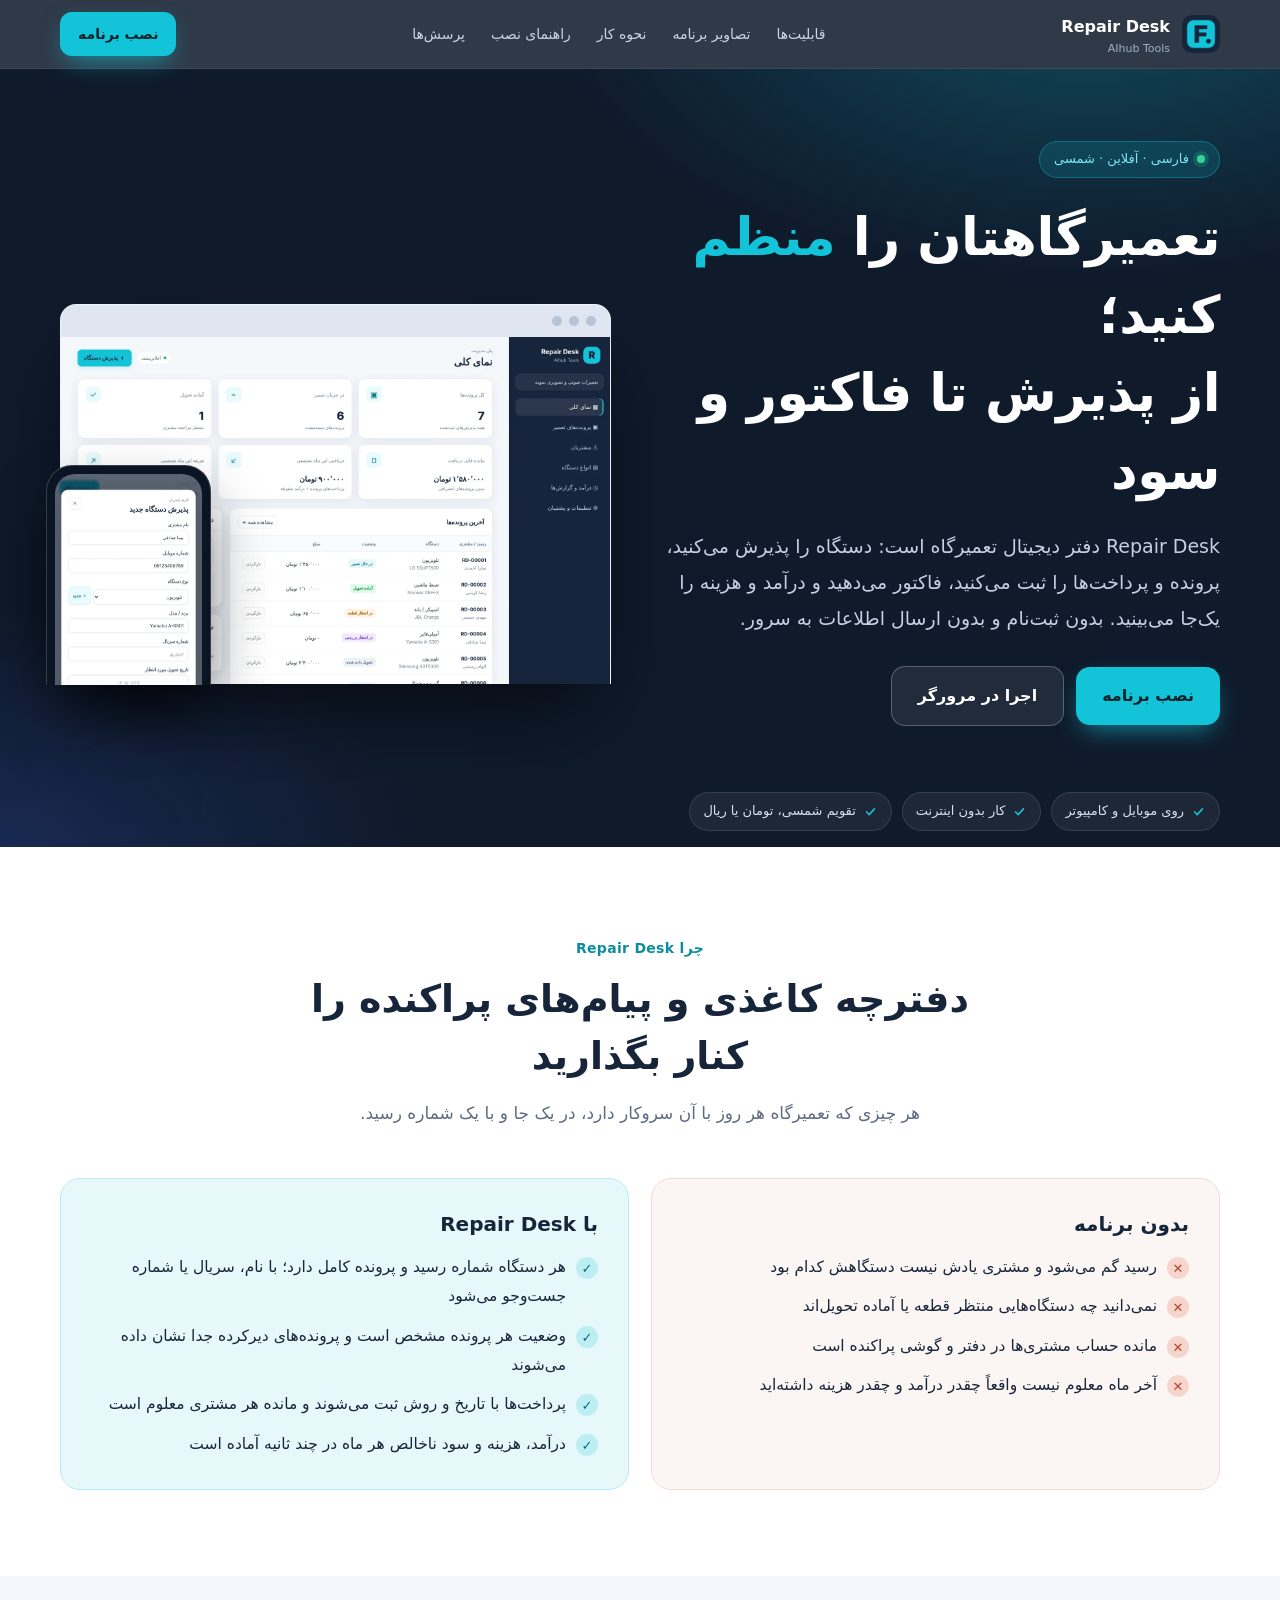
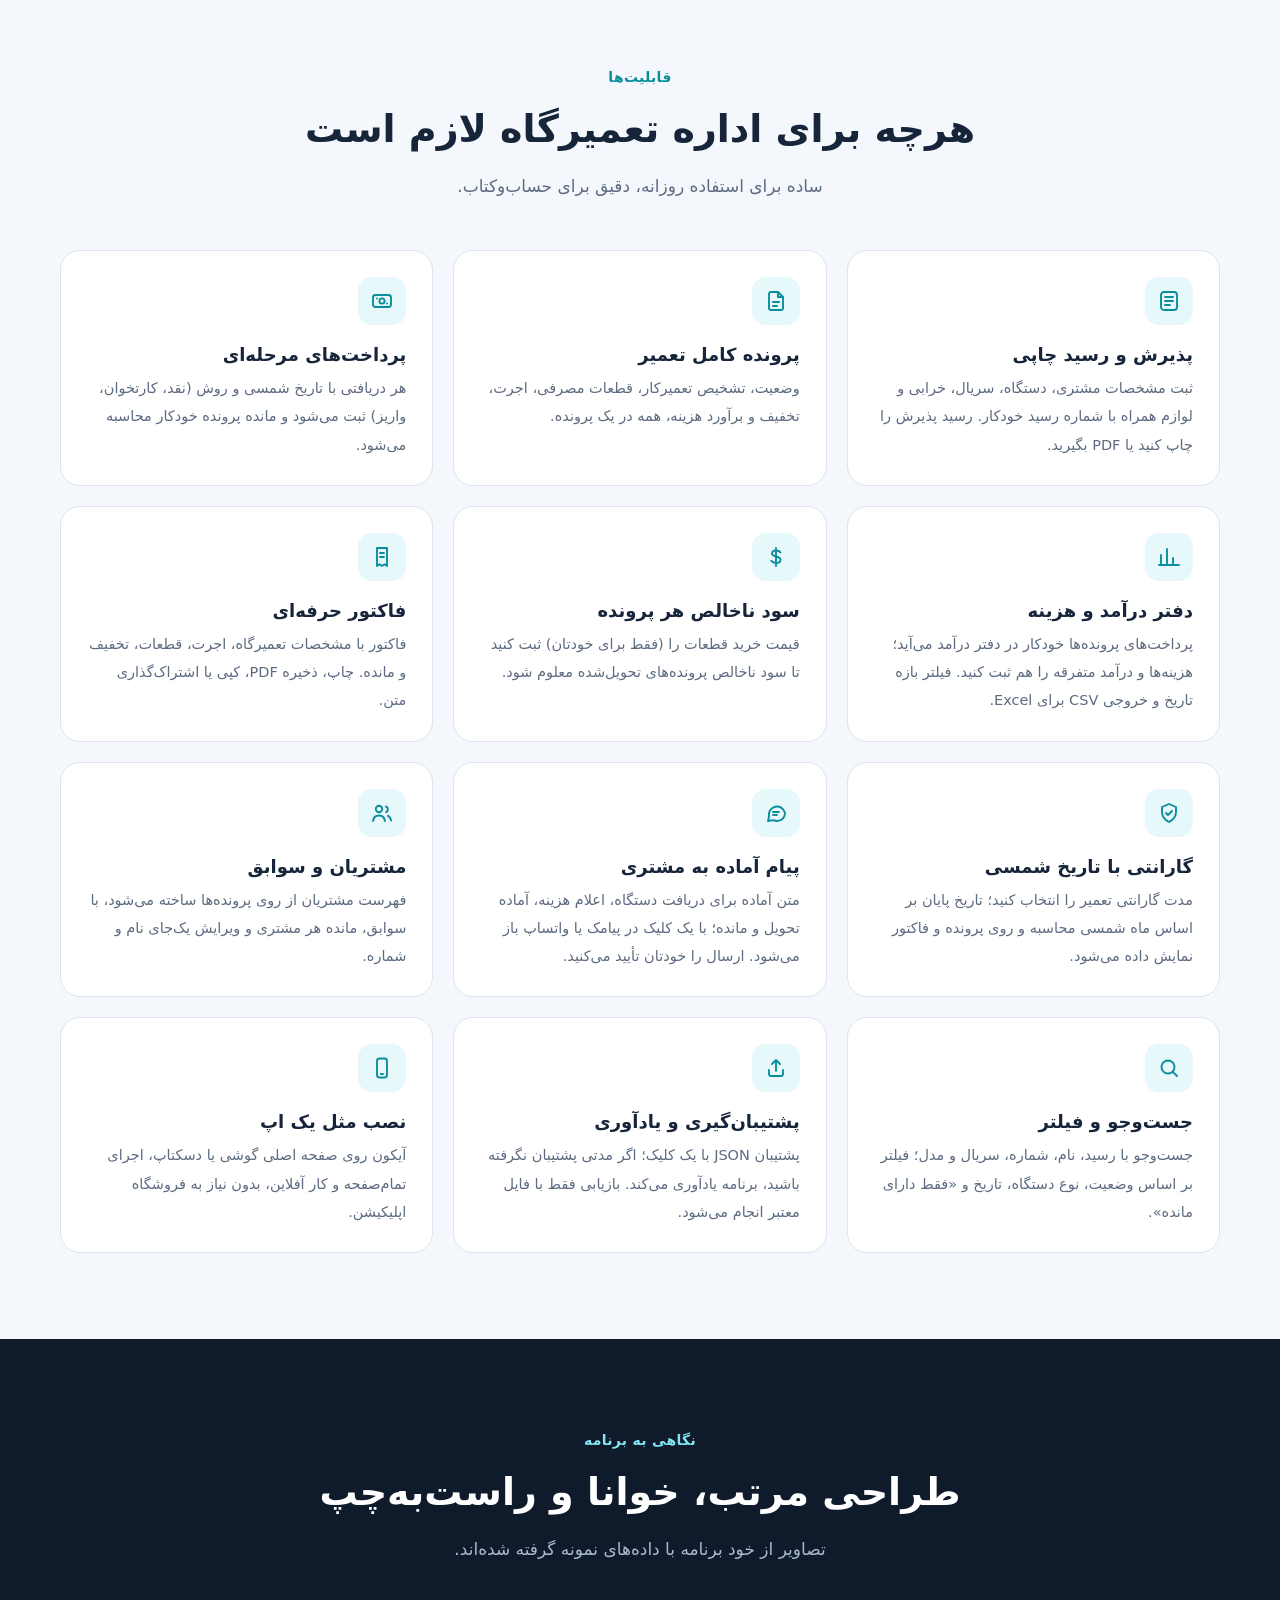
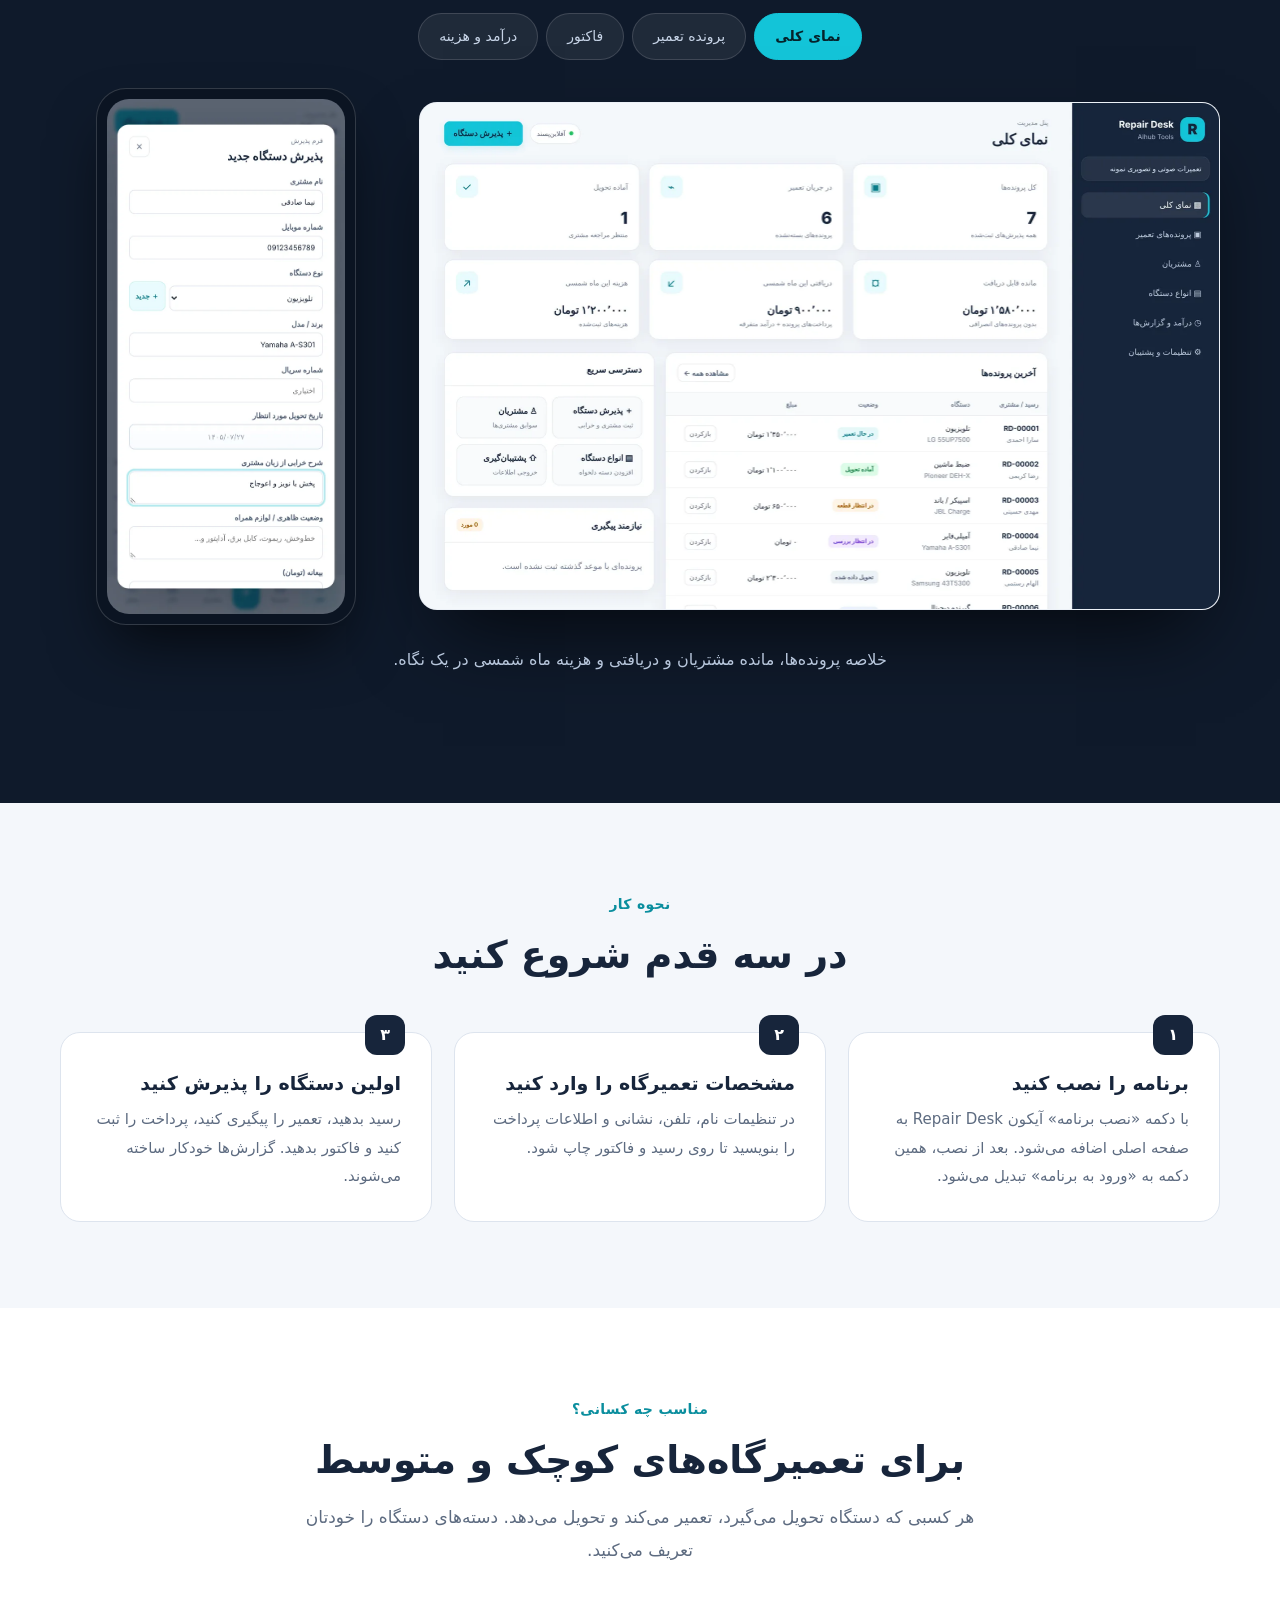
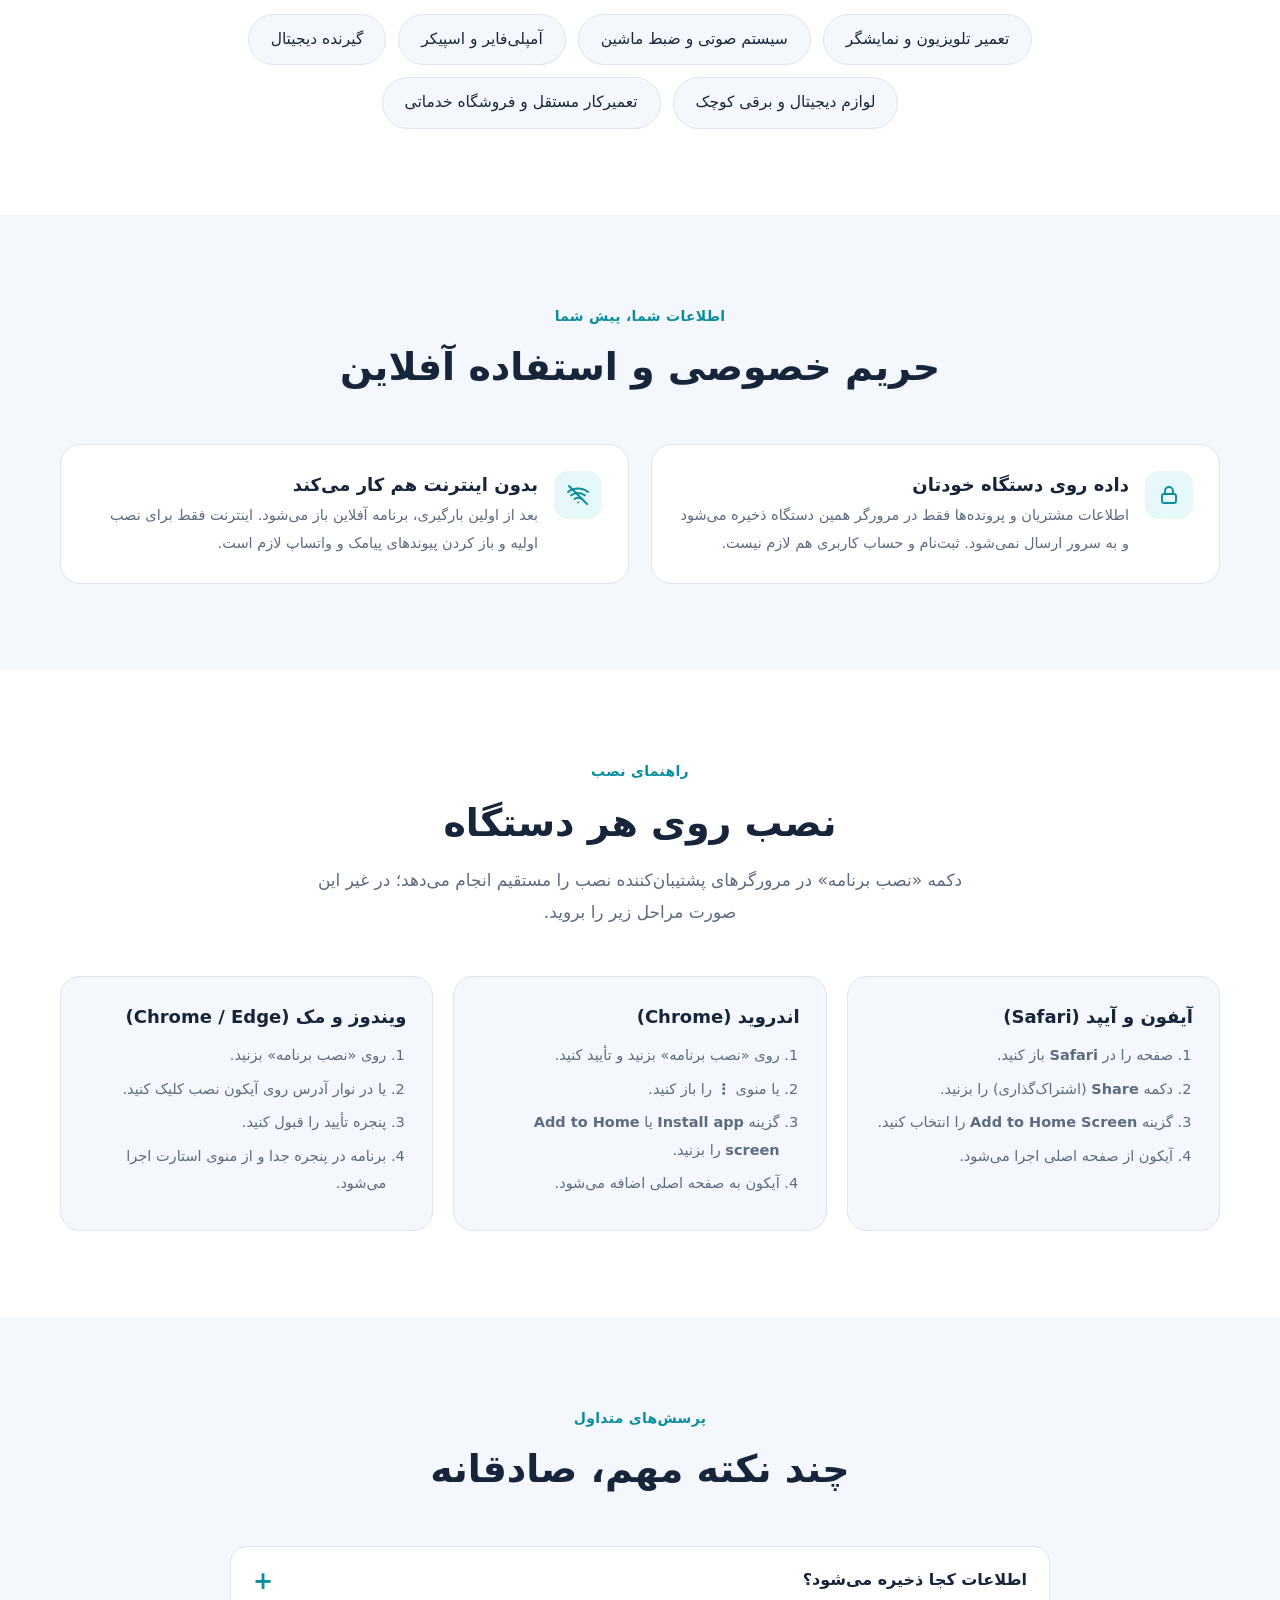
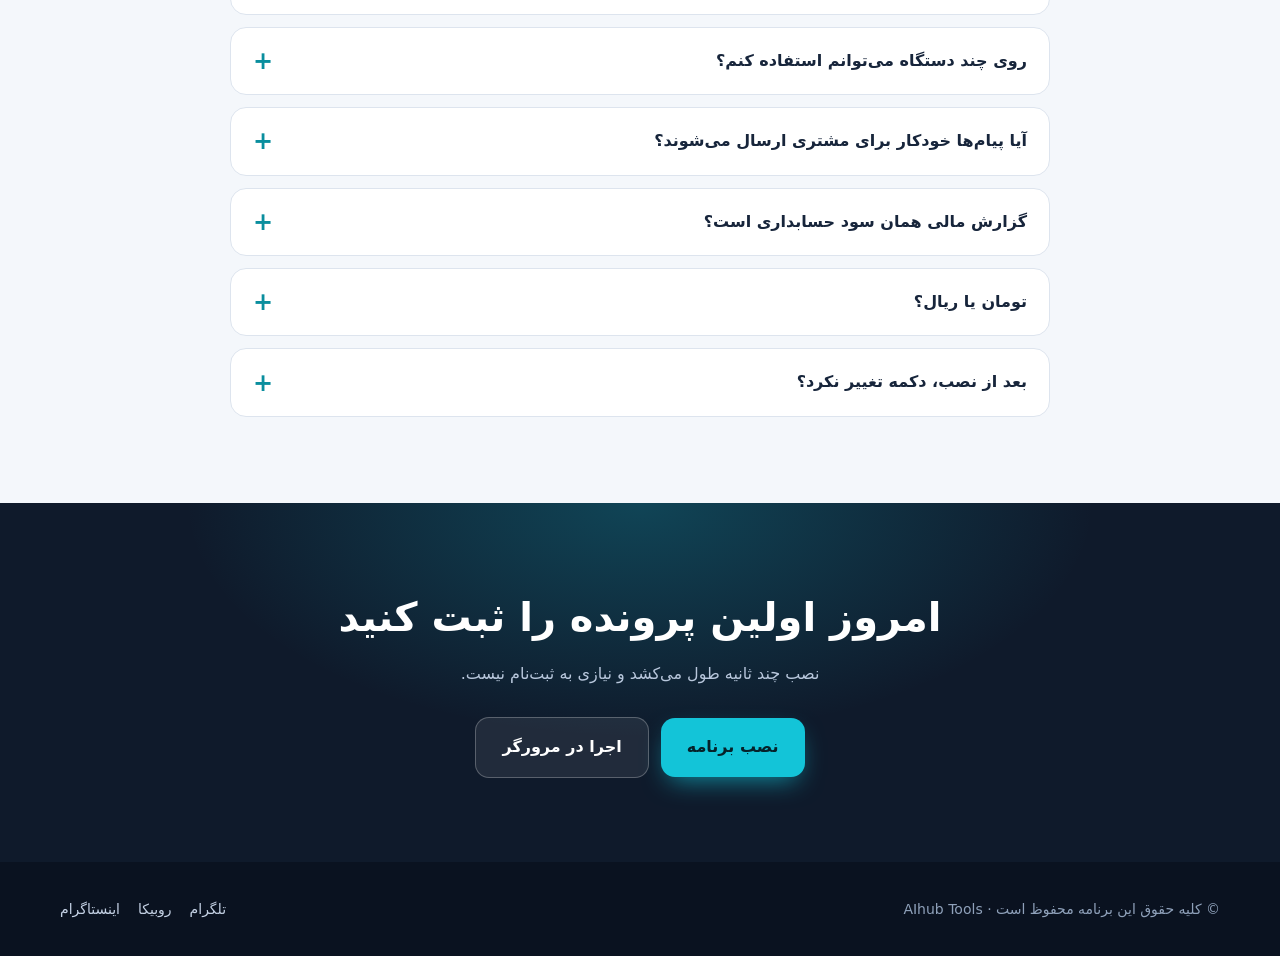
==== index.html @ 13f55699 "Initial release of Repair Desk" ====
<!doctype html>
<html lang="fa" dir="rtl">
<head>
<meta charset="utf-8">
<meta name="viewport" content="width=device-width,initial-scale=1,viewport-fit=cover">
<title>AIhub Repair Desk | نرم‌افزار مدیریت تعمیرگاه</title>
<meta name="description" content="پذیرش دستگاه، پرونده تعمیر، فاکتور، پرداخت‌ها و دفتر درآمد و هزینه تعمیرگاه؛ فارسی، آفلاین و قابل نصب روی موبایل و کامپیوتر.">
<meta name="theme-color" content="#17253B">
<meta property="og:type" content="website">
<meta property="og:title" content="AIhub Repair Desk | نرم‌افزار مدیریت تعمیرگاه">
<meta property="og:description" content="از پذیرش دستگاه تا فاکتور و دفتر درآمد؛ همه در یک برنامه فارسی و آفلاین.">
<meta property="og:image" content="assets/shot-dashboard.webp">
<link rel="manifest" href="manifest.webmanifest">
<link rel="icon" href="icon.svg" type="image/svg+xml">
<link rel="apple-touch-icon" href="icon-180.png">
<meta name="apple-mobile-web-app-capable" content="yes"><meta name="mobile-web-app-capable" content="yes"><meta name="apple-mobile-web-app-title" content="مدیریت تعمیرات">
<style>
:root{--navy:#17253B;--navy2:#0f1a2b;--cyan:#13C4D8;--cyan-d:#0A8E9E;--cyan-soft:#E6F8FA;--bg:#F4F7FB;--ink:#17253B;--muted:#5d6b80;--line:#dde4ee;--card:#fff;--ok:#16a34a;--r:20px;--shadow:0 18px 50px -18px rgba(23,37,59,.28)}
*{box-sizing:border-box}html{scroll-behavior:smooth}
body{margin:0;font-family:Tahoma,"Segoe UI",system-ui,Arial,sans-serif;background:var(--bg);color:var(--ink);line-height:1.9;font-size:16px;-webkit-text-size-adjust:100%}
img{max-width:100%;height:auto;display:block}a{color:inherit}
.wrap{width:min(1160px,100% - 32px);margin-inline:auto}
h1,h2,h3{line-height:1.5;margin:0}
.btn{display:inline-flex;align-items:center;justify-content:center;gap:8px;border:0;border-radius:14px;padding:14px 26px;font:inherit;font-weight:700;font-size:16px;cursor:pointer;text-decoration:none;transition:transform .15s,box-shadow .15s,background .15s;min-height:52px}
.btn:focus-visible,a:focus-visible,button:focus-visible,summary:focus-visible{outline:3px solid var(--cyan);outline-offset:3px}
.btn-primary{background:var(--cyan);color:#06222a;box-shadow:0 10px 26px -8px rgba(19,196,216,.7)}
.btn-primary:hover{transform:translateY(-2px);background:#2bd3e6}
.btn-ghost{background:rgba(255,255,255,.08);color:#fff;border:1px solid rgba(255,255,255,.25)}
.btn-ghost:hover{background:rgba(255,255,255,.16)}
.btn-dark{background:var(--navy);color:#fff}.btn-dark:hover{background:#22365a}
.btn-sm{padding:9px 18px;min-height:42px;font-size:14px;border-radius:12px}
.is-installed .btn-primary{background:#22c55e;color:#04210f;box-shadow:0 10px 26px -8px rgba(34,197,94,.7)}
.is-installed .btn-primary:hover{background:#4ade80}

/* header */
header.top{position:sticky;top:0;z-index:30;background:rgba(15,26,43,.86);backdrop-filter:blur(12px);-webkit-backdrop-filter:blur(12px);border-bottom:1px solid rgba(255,255,255,.08)}
header.top .wrap{display:flex;align-items:center;justify-content:space-between;gap:16px;height:68px}
.brand{display:flex;align-items:center;gap:12px;color:#fff;text-decoration:none;font-weight:800}
.brand img{width:38px;height:38px;border-radius:10px}.brand small{display:block;font-weight:400;font-size:11px;color:#9fb0c8;line-height:1.3}
nav.links{display:flex;gap:26px}nav.links a{color:#c9d5e6;text-decoration:none;font-size:14px}nav.links a:hover{color:#fff}
@media(max-width:860px){nav.links{display:none}}

/* hero */
.hero{background:radial-gradient(900px 480px at 85% -10%,rgba(19,196,216,.28),transparent 60%),radial-gradient(700px 400px at 0% 100%,rgba(70,110,255,.18),transparent 60%),var(--navy2);color:#fff;padding:72px 0 0;overflow:hidden}
.hero-grid{display:grid;grid-template-columns:1.02fr 1fr;gap:48px;align-items:center}
.eyebrow{display:inline-flex;align-items:center;gap:8px;background:rgba(19,196,216,.14);color:#7fe6f2;border:1px solid rgba(19,196,216,.35);padding:5px 14px;border-radius:99px;font-size:13px;margin-bottom:20px}
.eyebrow i{width:8px;height:8px;border-radius:50%;background:#34d399;box-shadow:0 0 0 4px rgba(52,211,153,.2)}
.hero h1{font-size:clamp(30px,4.6vw,52px);font-weight:900;letter-spacing:-.5px}
.hero h1 em{font-style:normal;color:var(--cyan)}
.hero p.lead{font-size:clamp(16px,2vw,19px);color:#c4d1e4;margin:18px 0 30px;max-width:34em}
.cta-row{display:flex;flex-wrap:wrap;gap:12px;align-items:center}
.cta-note{font-size:13px;color:#93a6c2;margin-top:14px;min-height:24px}
.cta-note button{background:none;border:0;color:#7fe6f2;font:inherit;text-decoration:underline;cursor:pointer;padding:0}
.chips{display:flex;flex-wrap:wrap;gap:10px;margin-top:28px;padding:0;list-style:none}
.chips li{display:flex;align-items:center;gap:7px;font-size:13px;color:#d6e0ef;background:rgba(255,255,255,.06);border:1px solid rgba(255,255,255,.1);padding:6px 13px;border-radius:99px}
.chips svg{width:15px;height:15px;color:var(--cyan)}
.stage{position:relative;padding-bottom:0}
.browser{background:#e9eef6;border-radius:16px 16px 0 0;box-shadow:0 40px 80px -20px rgba(0,0,0,.6);overflow:hidden;border:1px solid rgba(255,255,255,.15);border-bottom:0}
.browser-bar{display:flex;gap:7px;padding:11px 14px;background:#dfe6f1}
.browser-bar i{width:10px;height:10px;border-radius:50%;background:#b7c3d6}
.browser img{width:100%;aspect-ratio:1360/860;object-fit:cover;object-position:top}
.phone{position:absolute;left:-14px;bottom:-1px;width:30%;max-width:190px;background:#0b1422;border-radius:26px 26px 0 0;padding:8px 8px 0;box-shadow:0 30px 60px -10px rgba(0,0,0,.7);border:1px solid rgba(255,255,255,.18);border-bottom:0}
.phone img{border-radius:20px 20px 0 0;width:100%;aspect-ratio:390/560;object-fit:cover;object-position:top}
@media(max-width:940px){.hero{padding-top:44px}.hero-grid{grid-template-columns:1fr;gap:34px}.phone{left:8px;width:34%}}

/* sections */
section{padding:86px 0}
.sec-head{text-align:center;max-width:680px;margin:0 auto 48px}
.sec-head .tag{color:var(--cyan-d);font-weight:700;font-size:14px;letter-spacing:.3px}
.sec-head h2{font-size:clamp(25px,3.4vw,38px);font-weight:900;margin:8px 0 12px}
.sec-head p{color:var(--muted);margin:0;font-size:17px}
.pain{background:#fff}
.pain-grid{display:grid;grid-template-columns:1fr 1fr;gap:22px}
.pcard{border-radius:var(--r);padding:30px;border:1px solid var(--line)}
.pcard.before{background:#fbf6f4;border-color:#f0dcd5}.pcard.after{background:var(--cyan-soft);border-color:#b7ecf2}
.pcard h3{font-size:20px;margin-bottom:14px}
.pcard ul{margin:0;padding:0;list-style:none;display:grid;gap:10px}
.pcard li{display:flex;gap:10px;align-items:flex-start;font-size:15.5px}
.pcard li b{flex:0 0 22px;height:22px;border-radius:50%;display:grid;place-items:center;font-size:13px;margin-top:4px}
.before li b{background:#f6d6cc;color:#b4452a}.after li b{background:#bdeef4;color:#06707d}
@media(max-width:760px){.pain-grid{grid-template-columns:1fr}}

.features-grid{display:grid;grid-template-columns:repeat(3,1fr);gap:20px}
.feat{background:var(--card);border:1px solid var(--line);border-radius:var(--r);padding:26px;transition:transform .2s,box-shadow .2s,border-color .2s}
.feat:hover{transform:translateY(-4px);box-shadow:var(--shadow);border-color:#b7ecf2}
.ico{width:48px;height:48px;border-radius:14px;background:var(--cyan-soft);color:var(--cyan-d);display:grid;place-items:center;margin-bottom:16px}
.ico svg{width:24px;height:24px}
.feat h3{font-size:18px;margin-bottom:6px}.feat p{margin:0;color:var(--muted);font-size:14.5px;line-height:1.95}
@media(max-width:980px){.features-grid{grid-template-columns:repeat(2,1fr)}}@media(max-width:620px){.features-grid{grid-template-columns:1fr}}

.showcase{background:var(--navy2);color:#fff}
.showcase .sec-head p{color:#a9b9d0}.showcase .sec-head .tag{color:#7fe6f2}
.tabs{display:flex;flex-wrap:wrap;justify-content:center;gap:8px;margin-bottom:28px}
.tab{background:rgba(255,255,255,.07);color:#c7d4e7;border:1px solid rgba(255,255,255,.14);border-radius:99px;padding:9px 20px;font:inherit;font-size:14px;cursor:pointer}
.tab[aria-selected=true]{background:var(--cyan);color:#06222a;border-color:var(--cyan);font-weight:700}
.shot-grid{display:grid;grid-template-columns:1.5fr .62fr;gap:28px;align-items:center}
.shot-main{border-radius:18px;overflow:hidden;box-shadow:0 40px 80px -24px rgba(0,0,0,.7);border:1px solid rgba(255,255,255,.14);background:#e9eef6}
.shot-main img{width:100%;aspect-ratio:1360/860;object-fit:cover;object-position:top}
.shot-side{background:#0b1422;border-radius:30px;padding:10px;border:1px solid rgba(255,255,255,.16);box-shadow:0 30px 60px -16px rgba(0,0,0,.7);max-width:260px;margin-inline:auto}
.shot-side img{border-radius:22px;width:100%;aspect-ratio:390/844;object-fit:cover;object-position:top}
.shot-cap{text-align:center;color:#b8c7dc;margin-top:20px;min-height:56px}
@media(max-width:860px){.shot-grid{grid-template-columns:1fr}.shot-side{max-width:200px}}

.steps{display:grid;grid-template-columns:repeat(3,1fr);gap:22px;counter-reset:s}
.step{background:#fff;border:1px solid var(--line);border-radius:var(--r);padding:30px;position:relative}
.step::before{counter-increment:s;content:counter(s,persian);position:absolute;top:-18px;right:26px;width:40px;height:40px;border-radius:12px;background:var(--navy);color:#fff;display:grid;place-items:center;font-weight:800}
.step h3{margin:6px 0 8px;font-size:19px}.step p{margin:0;color:var(--muted);font-size:15px}
@media(max-width:820px){.steps{grid-template-columns:1fr;gap:30px}}

.who{background:#fff}
.who-list{display:flex;flex-wrap:wrap;gap:12px;justify-content:center;max-width:860px;margin:0 auto}
.who-list span{background:var(--bg);border:1px solid var(--line);border-radius:99px;padding:10px 22px;font-size:15.5px}

.privacy{display:grid;grid-template-columns:1fr 1fr;gap:22px}
.pv{display:flex;gap:16px;background:#fff;border:1px solid var(--line);border-radius:var(--r);padding:26px}
.pv .ico{flex:0 0 48px;margin:0}.pv h3{font-size:18px;margin-bottom:4px}.pv p{margin:0;color:var(--muted);font-size:14.5px}
@media(max-width:760px){.privacy{grid-template-columns:1fr}}

.guide{background:#fff}
.guide-grid{display:grid;grid-template-columns:repeat(3,1fr);gap:20px}
.g{border:1px solid var(--line);border-radius:var(--r);padding:26px;background:var(--bg)}
.g h3{font-size:18px;margin-bottom:12px}.g ol{margin:0;padding-inline-start:20px;color:var(--muted);font-size:14.5px}.g li{margin-bottom:6px}
@media(max-width:860px){.guide-grid{grid-template-columns:1fr}}

.faq{max-width:820px;margin-inline:auto;display:grid;gap:12px}
details{background:#fff;border:1px solid var(--line);border-radius:16px;padding:0 22px}
summary{cursor:pointer;list-style:none;padding:18px 0;font-weight:700;display:flex;justify-content:space-between;gap:12px;align-items:center}
summary::-webkit-details-marker{display:none}
summary::after{content:"+";font-size:24px;color:var(--cyan-d);line-height:1;transition:transform .2s}
details[open] summary::after{transform:rotate(45deg)}
details p{margin:0 0 18px;color:var(--muted);font-size:15px}

.final{background:radial-gradient(700px 360px at 50% 0%,rgba(19,196,216,.25),transparent 65%),var(--navy2);color:#fff;text-align:center;padding:84px 0}
.final h2{font-size:clamp(26px,4vw,40px);font-weight:900;margin-bottom:12px}.final p{color:#b8c7dc;margin:0 auto 28px;max-width:34em}
.final .cta-row{justify-content:center}
footer{background:#0a1220;color:#8fa1ba;padding:34px 0;font-size:14px}
footer .wrap{display:flex;flex-wrap:wrap;gap:16px;justify-content:space-between;align-items:center}
footer .soc{display:flex;gap:18px;flex-wrap:wrap}footer a{color:#c4d1e4;text-decoration:none}footer a:hover{color:#fff;text-decoration:underline}

/* dialog */
dialog{border:0;border-radius:22px;padding:0;width:min(520px,calc(100% - 28px));box-shadow:0 40px 90px -20px rgba(0,0,0,.55);color:var(--ink);font-family:inherit}
dialog::backdrop{background:rgba(10,18,32,.6);backdrop-filter:blur(3px)}
.dlg{padding:28px}.dlg h3{font-size:21px;margin-bottom:6px}.dlg p{color:var(--muted);margin:0 0 14px;font-size:15px}
.dlg ol{padding-inline-start:20px;margin:0 0 18px;font-size:15.5px}.dlg li{margin-bottom:8px}
.dlg .row{display:flex;gap:10px;justify-content:flex-end;flex-wrap:wrap}
.kbd{background:var(--cyan-soft);border:1px solid #b7ecf2;border-radius:8px;padding:1px 8px;font-size:14px}

.reveal{opacity:0;transform:translateY(18px);transition:opacity .6s,transform .6s}
.reveal.in{opacity:1;transform:none}
@media(prefers-reduced-motion:reduce){*{scroll-behavior:auto!important}.reveal{opacity:1;transform:none;transition:none}.btn,.feat{transition:none}}
.noscript{background:#fff3cd;padding:10px;text-align:center;font-size:14px}
</style>
<noscript><style>.reveal{opacity:1!important;transform:none!important}</style></noscript>
</head>
<body>
<noscript><div class="noscript">برای نصب برنامه، جاوااسکریپت مرورگر باید فعال باشد. می‌توانید مستقیم <a href="app.html">وارد برنامه</a> شوید.</div></noscript>

<header class="top">
  <div class="wrap">
    <a class="brand" href="#top"><img src="icon-192.png" alt="" width="38" height="38"><span>Repair Desk<small>AIhub Tools</small></span></a>
    <nav class="links" aria-label="بخش‌های صفحه"><a href="#features">قابلیت‌ها</a><a href="#showcase">تصاویر برنامه</a><a href="#how">نحوه کار</a><a href="#guide">راهنمای نصب</a><a href="#faq">پرسش‌ها</a></nav>
    <a class="btn btn-primary btn-sm" href="app.html" data-install><span data-install-label>نصب برنامه</span></a>
  </div>
</header>

<main id="top">
<div class="hero">
  <div class="wrap hero-grid">
    <div>
      <span class="eyebrow"><i></i>فارسی · آفلاین · شمسی</span>
      <h1>تعمیرگاهتان را <em>منظم</em> کنید؛<br>از پذیرش تا فاکتور و سود</h1>
      <p class="lead">Repair Desk دفتر دیجیتال تعمیرگاه است: دستگاه را پذیرش می‌کنید، پرونده و پرداخت‌ها را ثبت می‌کنید، فاکتور می‌دهید و درآمد و هزینه را یک‌جا می‌بینید. بدون ثبت‌نام و بدون ارسال اطلاعات به سرور.</p>
      <div class="cta-row">
        <a class="btn btn-primary" href="app.html" data-install><span data-install-label>نصب برنامه</span></a>
        <a class="btn btn-ghost" href="app.html" data-open-browser>اجرا در مرورگر</a>
      </div>
      <div class="cta-note" id="ctaNote" aria-live="polite"></div>
      <ul class="chips">
        <li><svg viewBox="0 0 24 24" fill="none" stroke="currentColor" stroke-width="2.4"><path d="M5 12l5 5 9-10"/></svg>روی موبایل و کامپیوتر</li>
        <li><svg viewBox="0 0 24 24" fill="none" stroke="currentColor" stroke-width="2.4"><path d="M5 12l5 5 9-10"/></svg>کار بدون اینترنت</li>
        <li><svg viewBox="0 0 24 24" fill="none" stroke="currentColor" stroke-width="2.4"><path d="M5 12l5 5 9-10"/></svg>تقویم شمسی، تومان یا ریال</li>
      </ul>
    </div>
    <div class="stage" aria-hidden="false">
      <div class="browser"><div class="browser-bar"><i></i><i></i><i></i></div><img src="assets/shot-dashboard.webp" alt="نمای کلی برنامه شامل پرونده‌های در جریان، مانده‌ها و دریافتی ماه" width="1600" height="1012" fetchpriority="high"></div>
      <div class="phone"><img src="assets/shot-mobile.webp" alt="فرم پذیرش دستگاه در موبایل" width="585" height="1266" loading="lazy"></div>
    </div>
  </div>
</div>

<section class="pain" id="why">
  <div class="wrap">
    <div class="sec-head reveal"><span class="tag">چرا Repair Desk</span><h2>دفترچه کاغذی و پیام‌های پراکنده را کنار بگذارید</h2><p>هر چیزی که تعمیرگاه هر روز با آن سروکار دارد، در یک جا و با یک شماره رسید.</p></div>
    <div class="pain-grid">
      <div class="pcard before reveal"><h3>بدون برنامه</h3><ul>
        <li><b>✕</b>رسید گم می‌شود و مشتری یادش نیست دستگاهش کدام بود</li>
        <li><b>✕</b>نمی‌دانید چه دستگاه‌هایی منتظر قطعه یا آماده تحویل‌اند</li>
        <li><b>✕</b>مانده حساب مشتری‌ها در دفتر و گوشی پراکنده است</li>
        <li><b>✕</b>آخر ماه معلوم نیست واقعاً چقدر درآمد و چقدر هزینه داشته‌اید</li></ul></div>
      <div class="pcard after reveal"><h3>با Repair Desk</h3><ul>
        <li><b>✓</b>هر دستگاه شماره رسید و پرونده کامل دارد؛ با نام، سریال یا شماره جست‌وجو می‌شود</li>
        <li><b>✓</b>وضعیت هر پرونده مشخص است و پرونده‌های دیرکرده جدا نشان داده می‌شوند</li>
        <li><b>✓</b>پرداخت‌ها با تاریخ و روش ثبت می‌شوند و مانده هر مشتری معلوم است</li>
        <li><b>✓</b>درآمد، هزینه و سود ناخالص هر ماه در چند ثانیه آماده است</li></ul></div>
    </div>
  </div>
</section>

<section id="features">
  <div class="wrap">
    <div class="sec-head reveal"><span class="tag">قابلیت‌ها</span><h2>هرچه برای اداره تعمیرگاه لازم است</h2><p>ساده برای استفاده روزانه، دقیق برای حساب‌وکتاب.</p></div>
    <div class="features-grid">
      <article class="feat reveal"><div class="ico"><svg viewBox="0 0 24 24" fill="none" stroke="currentColor" stroke-width="1.9" stroke-linecap="round" stroke-linejoin="round"><rect x="4" y="3" width="16" height="18" rx="3"/><path d="M8 8h8M8 12h8M8 16h5"/></svg></div><h3>پذیرش و رسید چاپی</h3><p>ثبت مشخصات مشتری، دستگاه، سریال، خرابی و لوازم همراه با شماره رسید خودکار. رسید پذیرش را چاپ کنید یا PDF بگیرید.</p></article>
      <article class="feat reveal"><div class="ico"><svg viewBox="0 0 24 24" fill="none" stroke="currentColor" stroke-width="1.9" stroke-linecap="round" stroke-linejoin="round"><path d="M14 3H7a2 2 0 0 0-2 2v14a2 2 0 0 0 2 2h10a2 2 0 0 0 2-2V8z"/><path d="M14 3v5h5M9 13h6M9 17h4"/></svg></div><h3>پرونده کامل تعمیر</h3><p>وضعیت، تشخیص تعمیرکار، قطعات مصرفی، اجرت، تخفیف و برآورد هزینه، همه در یک پرونده.</p></article>
      <article class="feat reveal"><div class="ico"><svg viewBox="0 0 24 24" fill="none" stroke="currentColor" stroke-width="1.9" stroke-linecap="round" stroke-linejoin="round"><rect x="3" y="6" width="18" height="12" rx="2.5"/><circle cx="12" cy="12" r="2.6"/><path d="M7 9.5v.01M17 14.5v.01"/></svg></div><h3>پرداخت‌های مرحله‌ای</h3><p>هر دریافتی با تاریخ شمسی و روش (نقد، کارتخوان، واریز) ثبت می‌شود و مانده پرونده خودکار محاسبه می‌شود.</p></article>
      <article class="feat reveal"><div class="ico"><svg viewBox="0 0 24 24" fill="none" stroke="currentColor" stroke-width="1.9" stroke-linecap="round" stroke-linejoin="round"><path d="M4 20V10M10 20V4M16 20v-7M22 20H2"/></svg></div><h3>دفتر درآمد و هزینه</h3><p>پرداخت‌های پرونده‌ها خودکار در دفتر درآمد می‌آید؛ هزینه‌ها و درآمد متفرقه را هم ثبت کنید. فیلتر بازه تاریخ و خروجی CSV برای Excel.</p></article>
      <article class="feat reveal"><div class="ico"><svg viewBox="0 0 24 24" fill="none" stroke="currentColor" stroke-width="1.9" stroke-linecap="round" stroke-linejoin="round"><path d="M12 3v18M16.5 7.5C15.5 6 13.9 5.5 12 5.5c-2.5 0-4 1.2-4 3 0 4 8.5 2 8.5 6.2 0 1.8-1.7 3.3-4.5 3.3-2 0-3.8-.7-4.8-2.2"/></svg></div><h3>سود ناخالص هر پرونده</h3><p>قیمت خرید قطعات را (فقط برای خودتان) ثبت کنید تا سود ناخالص پرونده‌های تحویل‌شده معلوم شود.</p></article>
      <article class="feat reveal"><div class="ico"><svg viewBox="0 0 24 24" fill="none" stroke="currentColor" stroke-width="1.9" stroke-linecap="round" stroke-linejoin="round"><path d="M7 3h10v18l-2.5-1.7L12 21l-2.5-1.7L7 21z"/><path d="M10 8h4M10 12h4"/></svg></div><h3>فاکتور حرفه‌ای</h3><p>فاکتور با مشخصات تعمیرگاه، اجرت، قطعات، تخفیف و مانده. چاپ، ذخیره PDF، کپی یا اشتراک‌گذاری متن.</p></article>
      <article class="feat reveal"><div class="ico"><svg viewBox="0 0 24 24" fill="none" stroke="currentColor" stroke-width="1.9" stroke-linecap="round" stroke-linejoin="round"><path d="M12 3l7 3v5c0 4.5-3 8-7 10-4-2-7-5.5-7-10V6z"/><path d="M9 12l2 2 4-4"/></svg></div><h3>گارانتی با تاریخ شمسی</h3><p>مدت گارانتی تعمیر را انتخاب کنید؛ تاریخ پایان بر اساس ماه شمسی محاسبه و روی پرونده و فاکتور نمایش داده می‌شود.</p></article>
      <article class="feat reveal"><div class="ico"><svg viewBox="0 0 24 24" fill="none" stroke="currentColor" stroke-width="1.9" stroke-linecap="round" stroke-linejoin="round"><path d="M21 12a8 8 0 0 1-11.6 7.1L4 20l1-4.6A8 8 0 1 1 21 12z"/><path d="M9 11h6M9 14h4"/></svg></div><h3>پیام آماده به مشتری</h3><p>متن آماده برای دریافت دستگاه، اعلام هزینه، آماده تحویل و مانده؛ با یک کلیک در پیامک یا واتساپ باز می‌شود. ارسال را خودتان تأیید می‌کنید.</p></article>
      <article class="feat reveal"><div class="ico"><svg viewBox="0 0 24 24" fill="none" stroke="currentColor" stroke-width="1.9" stroke-linecap="round" stroke-linejoin="round"><circle cx="9" cy="8" r="3.2"/><path d="M3 20c.5-3.5 3-5.5 6-5.5s5.5 2 6 5.5M16 5.5a3 3 0 0 1 0 5.6M18 14.8c1.7.7 2.7 2.4 3 4.7"/></svg></div><h3>مشتریان و سوابق</h3><p>فهرست مشتریان از روی پرونده‌ها ساخته می‌شود، با سوابق، مانده هر مشتری و ویرایش یک‌جای نام و شماره.</p></article>
      <article class="feat reveal"><div class="ico"><svg viewBox="0 0 24 24" fill="none" stroke="currentColor" stroke-width="1.9" stroke-linecap="round" stroke-linejoin="round"><circle cx="11" cy="11" r="6.5"/><path d="M20 20l-4.2-4.2"/></svg></div><h3>جست‌وجو و فیلتر</h3><p>جست‌وجو با رسید، نام، شماره، سریال و مدل؛ فیلتر بر اساس وضعیت، نوع دستگاه، تاریخ و «فقط دارای مانده».</p></article>
      <article class="feat reveal"><div class="ico"><svg viewBox="0 0 24 24" fill="none" stroke="currentColor" stroke-width="1.9" stroke-linecap="round" stroke-linejoin="round"><path d="M12 15V4m0 0l-4 4m4-4l4 4M5 14v4a2 2 0 0 0 2 2h10a2 2 0 0 0 2-2v-4"/></svg></div><h3>پشتیبان‌گیری و یادآوری</h3><p>پشتیبان JSON با یک کلیک؛ اگر مدتی پشتیبان نگرفته باشید، برنامه یادآوری می‌کند. بازیابی فقط با فایل معتبر انجام می‌شود.</p></article>
      <article class="feat reveal"><div class="ico"><svg viewBox="0 0 24 24" fill="none" stroke="currentColor" stroke-width="1.9" stroke-linecap="round" stroke-linejoin="round"><rect x="7" y="2.5" width="10" height="19" rx="2.5"/><path d="M11 18h2"/></svg></div><h3>نصب مثل یک اپ</h3><p>آیکون روی صفحه اصلی گوشی یا دسکتاپ، اجرای تمام‌صفحه و کار آفلاین، بدون نیاز به فروشگاه اپلیکیشن.</p></article>
    </div>
  </div>
</section>

<section class="showcase" id="showcase">
  <div class="wrap">
    <div class="sec-head reveal"><span class="tag">نگاهی به برنامه</span><h2>طراحی مرتب، خوانا و راست‌به‌چپ</h2><p>تصاویر از خود برنامه با داده‌های نمونه گرفته شده‌اند.</p></div>
    <div class="tabs" role="tablist" aria-label="تصاویر برنامه">
      <button class="tab" role="tab" aria-selected="true" data-shot="dashboard">نمای کلی</button>
      <button class="tab" role="tab" aria-selected="false" data-shot="detail">پرونده تعمیر</button>
      <button class="tab" role="tab" aria-selected="false" data-shot="invoice">فاکتور</button>
      <button class="tab" role="tab" aria-selected="false" data-shot="finance">درآمد و هزینه</button>
    </div>
    <div class="shot-grid">
      <div class="shot-main"><img id="shotMain" src="assets/shot-dashboard.webp" alt="نمای کلی برنامه" width="1600" height="1012" loading="lazy"></div>
      <div class="shot-side"><img src="assets/shot-mobile.webp" alt="نسخه موبایل: فرم پذیرش دستگاه" width="585" height="1266" loading="lazy"></div>
    </div>
    <p class="shot-cap" id="shotCap">خلاصه پرونده‌ها، مانده مشتریان و دریافتی و هزینه ماه شمسی در یک نگاه.</p>
  </div>
</section>

<section id="how">
  <div class="wrap">
    <div class="sec-head reveal"><span class="tag">نحوه کار</span><h2>در سه قدم شروع کنید</h2></div>
    <div class="steps">
      <div class="step reveal"><h3>برنامه را نصب کنید</h3><p>با دکمه «نصب برنامه» آیکون Repair Desk به صفحه اصلی اضافه می‌شود. بعد از نصب، همین دکمه به «ورود به برنامه» تبدیل می‌شود.</p></div>
      <div class="step reveal"><h3>مشخصات تعمیرگاه را وارد کنید</h3><p>در تنظیمات نام، تلفن، نشانی و اطلاعات پرداخت را بنویسید تا روی رسید و فاکتور چاپ شود.</p></div>
      <div class="step reveal"><h3>اولین دستگاه را پذیرش کنید</h3><p>رسید بدهید، تعمیر را پیگیری کنید، پرداخت را ثبت کنید و فاکتور بدهید. گزارش‌ها خودکار ساخته می‌شوند.</p></div>
    </div>
  </div>
</section>

<section class="who">
  <div class="wrap">
    <div class="sec-head reveal"><span class="tag">مناسب چه کسانی؟</span><h2>برای تعمیرگاه‌های کوچک و متوسط</h2><p>هر کسبی که دستگاه تحویل می‌گیرد، تعمیر می‌کند و تحویل می‌دهد. دسته‌های دستگاه را خودتان تعریف می‌کنید.</p></div>
    <div class="who-list reveal"><span>تعمیر تلویزیون و نمایشگر</span><span>سیستم صوتی و ضبط ماشین</span><span>آمپلی‌فایر و اسپیکر</span><span>گیرنده دیجیتال</span><span>لوازم دیجیتال و برقی کوچک</span><span>تعمیرکار مستقل و فروشگاه خدماتی</span></div>
  </div>
</section>

<section>
  <div class="wrap">
    <div class="sec-head reveal"><span class="tag">اطلاعات شما، پیش شما</span><h2>حریم خصوصی و استفاده آفلاین</h2></div>
    <div class="privacy">
      <div class="pv reveal"><div class="ico"><svg viewBox="0 0 24 24" fill="none" stroke="currentColor" stroke-width="1.9" stroke-linecap="round" stroke-linejoin="round"><rect x="5" y="11" width="14" height="9" rx="2"/><path d="M8 11V8a4 4 0 0 1 8 0v3"/></svg></div><div><h3>داده روی دستگاه خودتان</h3><p>اطلاعات مشتریان و پرونده‌ها فقط در مرورگر همین دستگاه ذخیره می‌شود و به سرور ارسال نمی‌شود. ثبت‌نام و حساب کاربری هم لازم نیست.</p></div></div>
      <div class="pv reveal"><div class="ico"><svg viewBox="0 0 24 24" fill="none" stroke="currentColor" stroke-width="1.9" stroke-linecap="round" stroke-linejoin="round"><path d="M2 9a16 16 0 0 1 20 0M5 12.5a11 11 0 0 1 14 0M8.5 16a6 6 0 0 1 7 0M12 19.5v.01"/><path d="M3 3l18 18"/></svg></div><div><h3>بدون اینترنت هم کار می‌کند</h3><p>بعد از اولین بارگیری، برنامه آفلاین باز می‌شود. اینترنت فقط برای نصب اولیه و باز کردن پیوندهای پیامک و واتساپ لازم است.</p></div></div>
    </div>
  </div>
</section>

<section class="guide" id="guide">
  <div class="wrap">
    <div class="sec-head reveal"><span class="tag">راهنمای نصب</span><h2>نصب روی هر دستگاه</h2><p>دکمه «نصب برنامه» در مرورگرهای پشتیبان‌کننده نصب را مستقیم انجام می‌دهد؛ در غیر این صورت مراحل زیر را بروید.</p></div>
    <div class="guide-grid">
      <div class="g reveal"><h3>آیفون و آیپد (Safari)</h3><ol><li>صفحه را در <b>Safari</b> باز کنید.</li><li>دکمه <b>Share</b> (اشتراک‌گذاری) را بزنید.</li><li>گزینه <b>Add to Home Screen</b> را انتخاب کنید.</li><li>آیکون از صفحه اصلی اجرا می‌شود.</li></ol></div>
      <div class="g reveal"><h3>اندروید (Chrome)</h3><ol><li>روی «نصب برنامه» بزنید و تأیید کنید.</li><li>یا منوی <b>⋮</b> را باز کنید.</li><li>گزینه <b>Install app</b> یا <b>Add to Home screen</b> را بزنید.</li><li>آیکون به صفحه اصلی اضافه می‌شود.</li></ol></div>
      <div class="g reveal"><h3>ویندوز و مک (Chrome / Edge)</h3><ol><li>روی «نصب برنامه» بزنید.</li><li>یا در نوار آدرس روی آیکون نصب کلیک کنید.</li><li>پنجره تأیید را قبول کنید.</li><li>برنامه در پنجره جدا و از منوی استارت اجرا می‌شود.</li></ol></div>
    </div>
  </div>
</section>

<section id="faq">
  <div class="wrap">
    <div class="sec-head reveal"><span class="tag">پرسش‌های متداول</span><h2>چند نکته مهم، صادقانه</h2></div>
    <div class="faq reveal">
      <details><summary>اطلاعات کجا ذخیره می‌شود؟</summary><p>در حافظه مرورگر همان دستگاه. اگر داده‌های مرورگر را پاک کنید یا دستگاه را عوض کنید، بدون فایل پشتیبان اطلاعات از بین می‌رود. پیشنهاد می‌کنیم هفته‌ای یک‌بار پشتیبان بگیرید.</p></details>
      <details><summary>روی چند دستگاه می‌توانم استفاده کنم؟</summary><p>همگام‌سازی خودکار بین دستگاه‌ها وجود ندارد. برای انتقال اطلاعات، پشتیبان بگیرید و روی دستگاه دیگر بازیابی کنید.</p></details>
      <details><summary>آیا پیام‌ها خودکار برای مشتری ارسال می‌شوند؟</summary><p>خیر. متن آماده می‌شود و در پیامک یا واتساپ باز می‌شود؛ ارسال نهایی را خودتان انجام می‌دهید.</p></details>
      <details><summary>گزارش مالی همان سود حسابداری است؟</summary><p>خیر. خالص جریان نقدی تراکنش‌های ثبت‌شده و سود ناخالص بر اساس قیمت خرید قطعاتی است که وارد می‌کنید. این گزارش‌ها جایگزین حسابدار نیستند.</p></details>
      <details><summary>تومان یا ریال؟</summary><p>در تنظیمات واحد پول را انتخاب کنید. مبالغ قبلی حفظ می‌شوند و فقط نمایش و ورود عدد با واحد انتخابی انجام می‌شود.</p></details>
      <details><summary>بعد از نصب، دکمه تغییر نکرد؟</summary><p>دکمه بعد از نصب یا اجرای برنامه به حالت «ورود به برنامه» تغییر می‌کند. اگر برنامه را حذف کرده‌اید، پیوند «نصب نکرده‌ام» زیر دکمه را بزنید تا دوباره «نصب برنامه» نمایش داده شود.</p></details>
    </div>
  </div>
</section>

<div class="final">
  <div class="wrap reveal">
    <h2>امروز اولین پرونده را ثبت کنید</h2>
    <p>نصب چند ثانیه طول می‌کشد و نیازی به ثبت‌نام نیست.</p>
    <div class="cta-row"><a class="btn btn-primary" href="app.html" data-install><span data-install-label>نصب برنامه</span></a><a class="btn btn-ghost" href="app.html" data-open-browser>اجرا در مرورگر</a></div>
  </div>
</div>
</main>

<footer>
  <div class="wrap">
    <div>© کلیه حقوق این برنامه محفوظ است · AIhub Tools</div>
    <div class="soc"><a href="https://t.me/aihub_tools" target="_blank" rel="noopener noreferrer">تلگرام</a><a href="https://rubika.ir/aihub_tools" target="_blank" rel="noopener noreferrer">روبیکا</a><a href="https://instagram.com/aihub_tools" target="_blank" rel="noopener noreferrer">اینستاگرام</a></div>
  </div>
</footer>

<dialog id="installDlg" aria-labelledby="dlgTitle"><div class="dlg">
  <h3 id="dlgTitle">نصب Repair Desk</h3>
  <p id="dlgIntro">مرورگر شما نصب خودکار را پشتیبانی نمی‌کند یا هنوز آماده نصب نیست. مراحل زیر را انجام دهید:</p>
  <ol id="dlgSteps"></ol>
  <p id="dlgNote" style="font-size:13px"></p>
  <div class="row"><a class="btn btn-dark btn-sm" href="app.html">ادامه در مرورگر</a><button class="btn btn-primary btn-sm" id="dlgClose" type="button">متوجه شدم</button></div>
</div></dialog>

<script>
(function(){
  "use strict";
  var KEY="rd_installed", deferred=null;
  var $=function(s,r){return (r||document).querySelector(s)}, $$=function(s,r){return Array.prototype.slice.call((r||document).querySelectorAll(s))};
  var ua=navigator.userAgent||"";
  var isIOS=/iphone|ipad|ipod/i.test(ua)||(navigator.platform==="MacIntel"&&navigator.maxTouchPoints>1);
  var isAndroid=/android/i.test(ua);
  function store(get,v){try{if(get)return localStorage.getItem(KEY);if(v)localStorage.setItem(KEY,"1");else localStorage.removeItem(KEY)}catch(e){return null}}
  function standalone(){return (window.matchMedia&&matchMedia("(display-mode: standalone)").matches)||navigator.standalone===true}
  function installed(){return standalone()||store(true)==="1"}

  function render(){
    var on=installed();
    document.body.classList.toggle("is-installed",on);
    $$("[data-install]").forEach(function(a){
      a.href="app.html";
      a.setAttribute("aria-label",on?"ورود به برنامه":"نصب برنامه");
      $("[data-install-label]",a).textContent=on?"ورود به برنامه":"نصب برنامه";
    });
    $$("[data-open-browser]").forEach(function(a){a.style.display=on?"none":""});
    var note=$("#ctaNote");
    if(on){note.innerHTML='برنامه نصب شده است. <button type="button" id="resetInstall">نصب نکرده‌ام / نصب مجدد</button>';var b=$("#resetInstall");if(b)b.onclick=function(){store(false,false);render()}}
    else note.textContent=deferred?"نصب فقط چند ثانیه طول می‌کشد.":"";
  }

  function openDialog(){
    var steps,intro="برای نصب این مراحل را انجام دهید:",note="";
    if(location.protocol==="file:"){intro="نصب برنامه فقط از آدرس HTTPS ممکن است.";steps=["فایل‌ها را روی یک میزبان HTTPS (مثل GitHub Pages) قرار دهید.","سپس این صفحه را از همان آدرس باز کنید."]}
    else if(isIOS){steps=["این صفحه را در <b>Safari</b> باز کنید (نه مرورگر داخل اپ‌ها).","دکمه <b>Share</b> را بزنید.","گزینه <b>Add to Home Screen</b> را انتخاب کنید.","روی <b>Add</b> بزنید و برنامه را از صفحه اصلی اجرا کنید."];note="پس از اولین اجرا از صفحه اصلی، دکمه به «ورود به برنامه» تغییر می‌کند."}
    else if(isAndroid){steps=["منوی <span class=\"kbd\">⋮</span> مرورگر Chrome را باز کنید.","گزینه <b>Install app</b> یا <b>Add to Home screen</b> را بزنید.","تأیید کنید تا آیکون به صفحه اصلی اضافه شود."]}
    else{steps=["در Chrome یا Edge، در نوار آدرس روی آیکون <b>نصب</b> کلیک کنید.","یا از منوی مرورگر گزینه <b>Install Repair Desk</b> / <b>Apps ← Install this site as an app</b> را بزنید.","پنجره تأیید را قبول کنید."];intro="مرورگر شما هنوز پیشنهاد نصب را نشان نداده است. اگر از Firefox یا Safari دسکتاپ استفاده می‌کنید، از Chrome یا Edge استفاده کنید یا برنامه را در مرورگر اجرا کنید."}
    $("#dlgIntro").textContent=intro;$("#dlgSteps").innerHTML=steps.map(function(s){return "<li>"+s+"</li>"}).join("");$("#dlgNote").textContent=note;
    var d=$("#installDlg");if(d.showModal)d.showModal();else d.setAttribute("open","")
  }

  function onInstallClick(e){
    if(installed())return; /* لینک عادی: ورود به برنامه */
    e.preventDefault();
    if(deferred){
      var p=deferred;deferred=null;p.prompt();
      p.userChoice.then(function(c){if(c&&c.outcome==="accepted"){store(false,true)}render()}).catch(function(){render()});
    }else openDialog();
  }

  window.addEventListener("beforeinstallprompt",function(e){e.preventDefault();deferred=e;render()});
  window.addEventListener("appinstalled",function(){deferred=null;store(false,true);render()});
  document.addEventListener("click",function(e){var a=e.target.closest("[data-install]");if(a)onInstallClick(e)});
  $("#dlgClose").onclick=function(){$("#installDlg").close()};
  try{matchMedia("(display-mode: standalone)").addEventListener("change",render)}catch(e){}
  window.addEventListener("storage",render);
  window.addEventListener("pageshow",render);
  render();

  if("serviceWorker" in navigator&&location.protocol.indexOf("http")===0)navigator.serviceWorker.register("./sw.js").catch(function(){});

  /* gallery */
  var CAPS={dashboard:"خلاصه پرونده‌ها، مانده مشتریان و دریافتی و هزینه ماه شمسی در یک نگاه.",detail:"پرونده تعمیر: پرداخت‌ها، قیمت خرید قطعات، سود ناخالص، گارانتی و پیام آماده برای مشتری.",invoice:"فاکتور آماده چاپ یا ذخیره PDF، با مشخصات تعمیرگاه، گارانتی و مانده.",finance:"دفتر درآمد و هزینه با فیلتر بازه تاریخ، خروجی CSV و سود ناخالص."};
  var ALTS={dashboard:"نمای کلی برنامه",detail:"پرونده تعمیر و پرداخت‌ها",invoice:"فاکتور تعمیر",finance:"دفتر درآمد و هزینه"};
  $$(".tab").forEach(function(t){t.onclick=function(){
    $$(".tab").forEach(function(x){x.setAttribute("aria-selected",x===t?"true":"false")});
    var k=t.dataset.shot,img=$("#shotMain");img.src="assets/shot-"+k+".webp";img.alt=ALTS[k];$("#shotCap").textContent=CAPS[k];
  }});

  /* reveal */
  var els=$$(".reveal");
  if("IntersectionObserver" in window&&!matchMedia("(prefers-reduced-motion: reduce)").matches){
    var io=new IntersectionObserver(function(en){en.forEach(function(x){if(x.isIntersecting){x.target.classList.add("in");io.unobserve(x.target)}})},{rootMargin:"0px 0px -8% 0px",threshold:.08});
    els.forEach(function(el){io.observe(el)});
  }else els.forEach(function(el){el.classList.add("in")});
})();
</script>
</body>
</html>
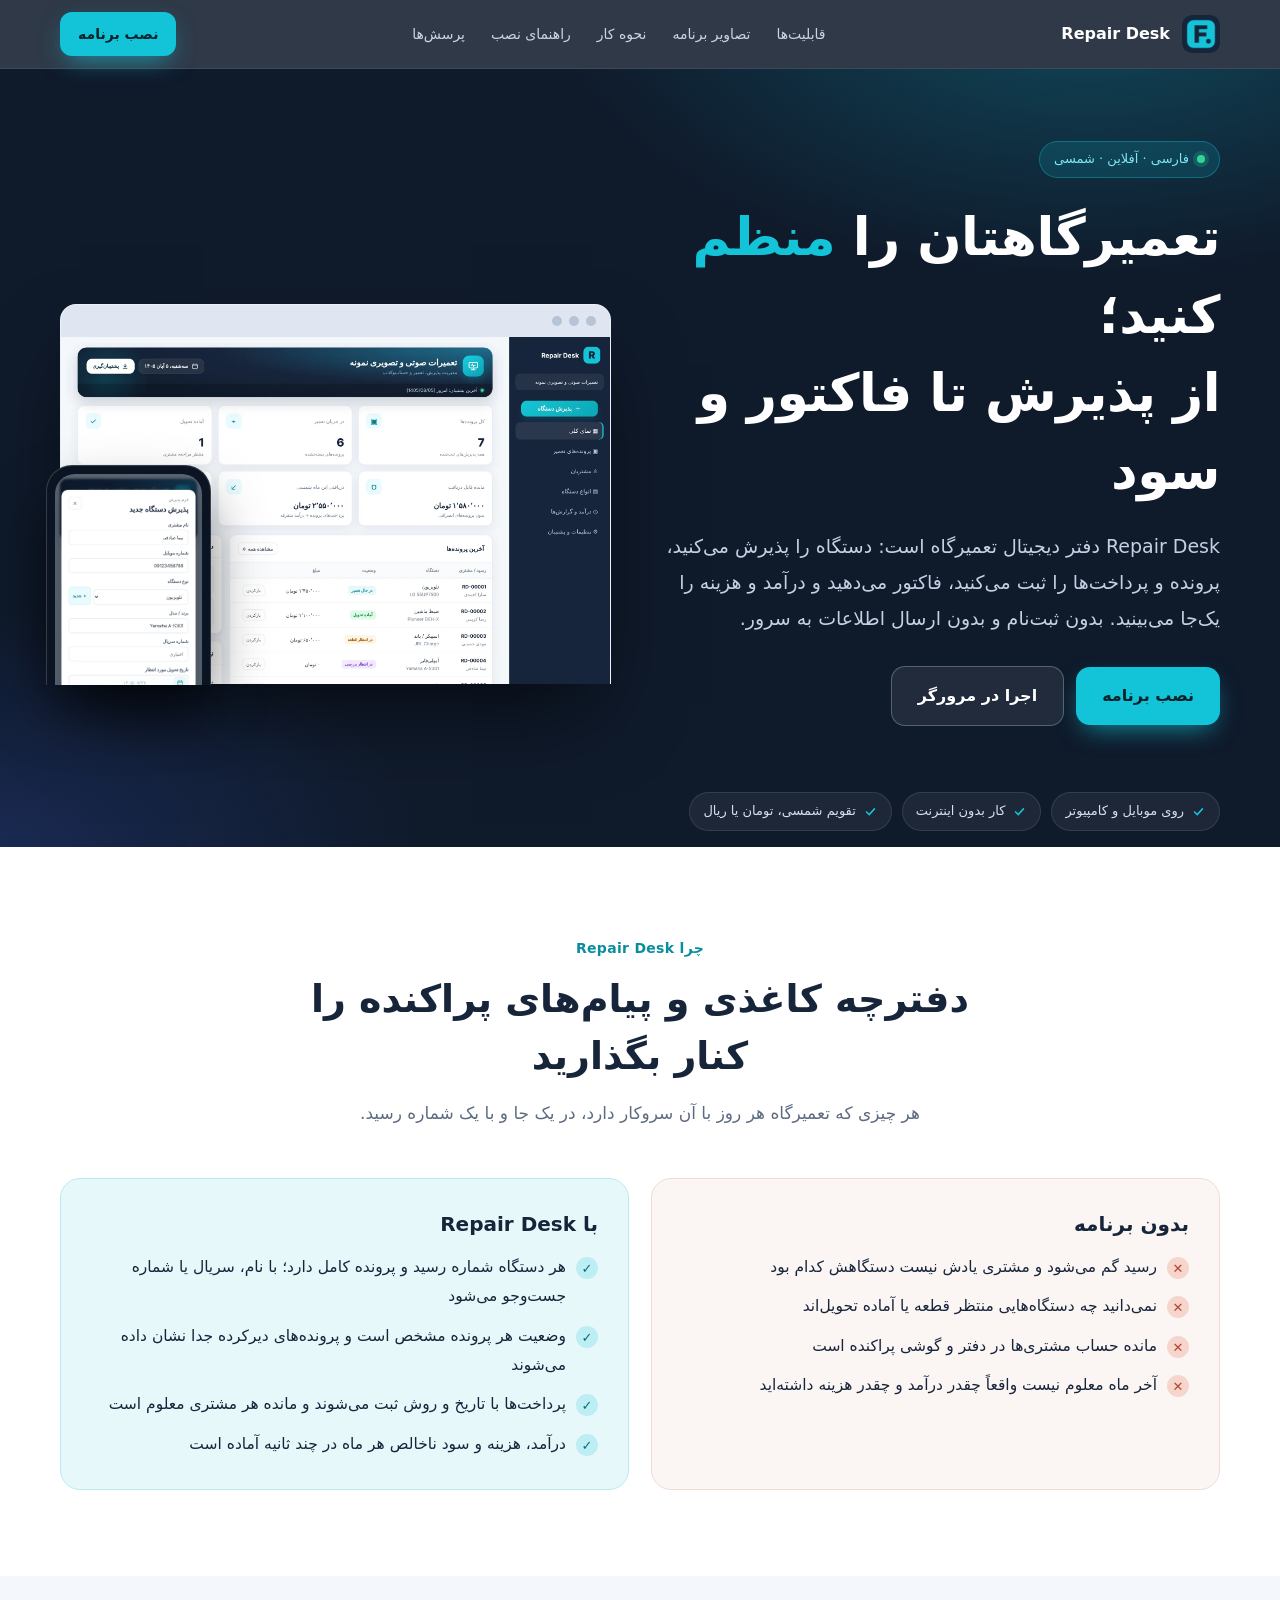
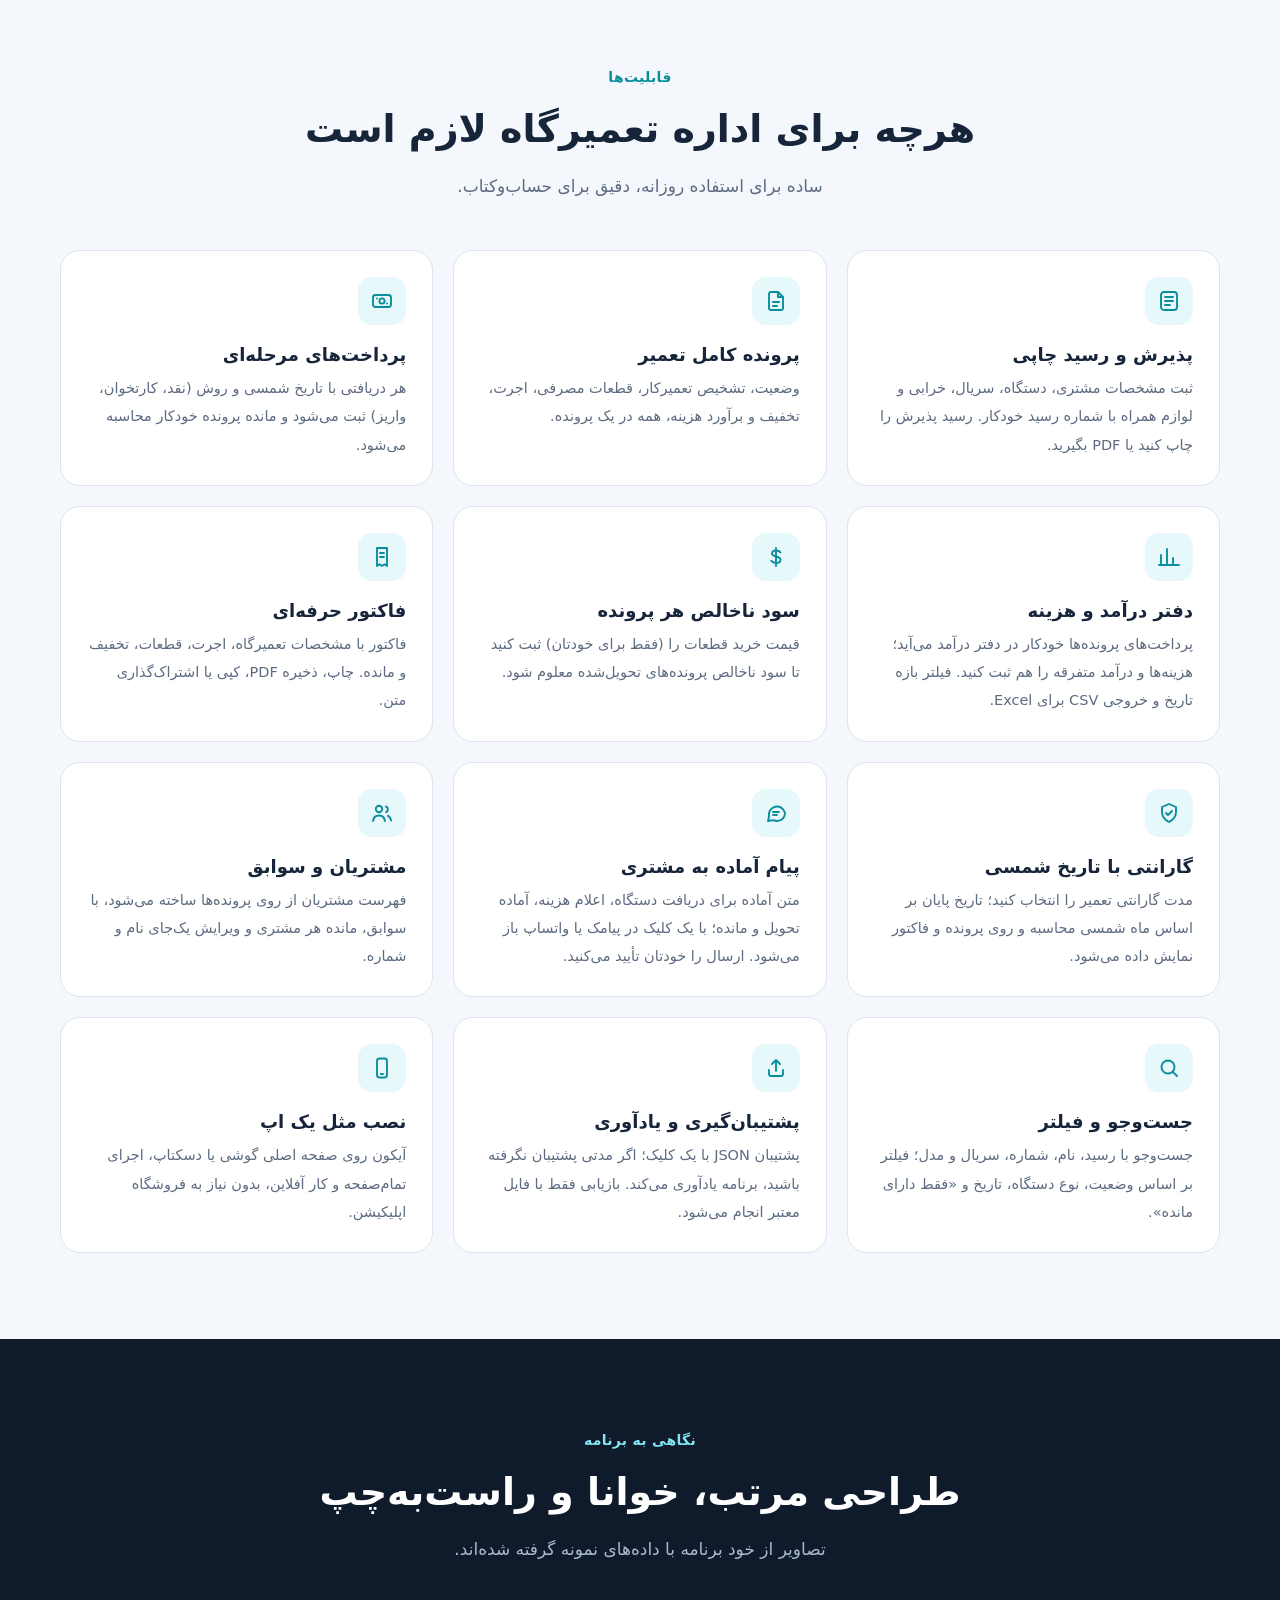
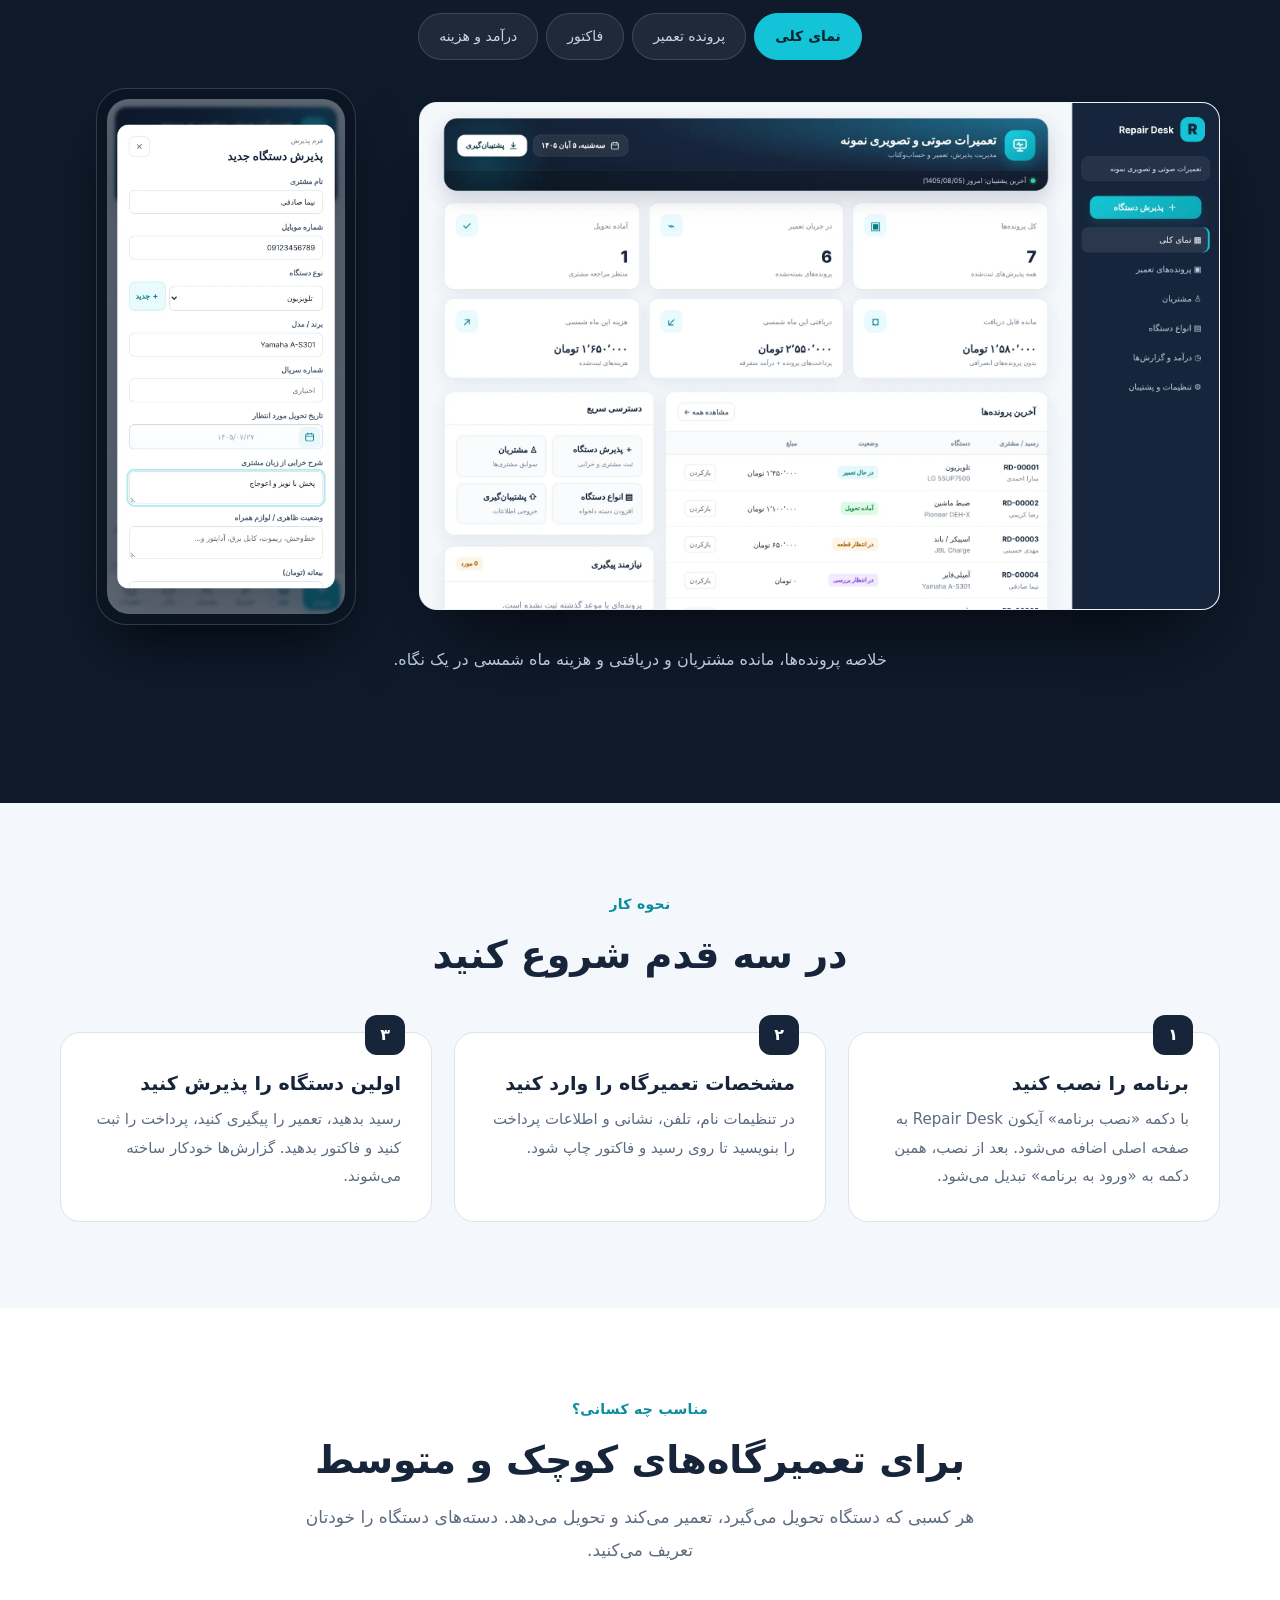
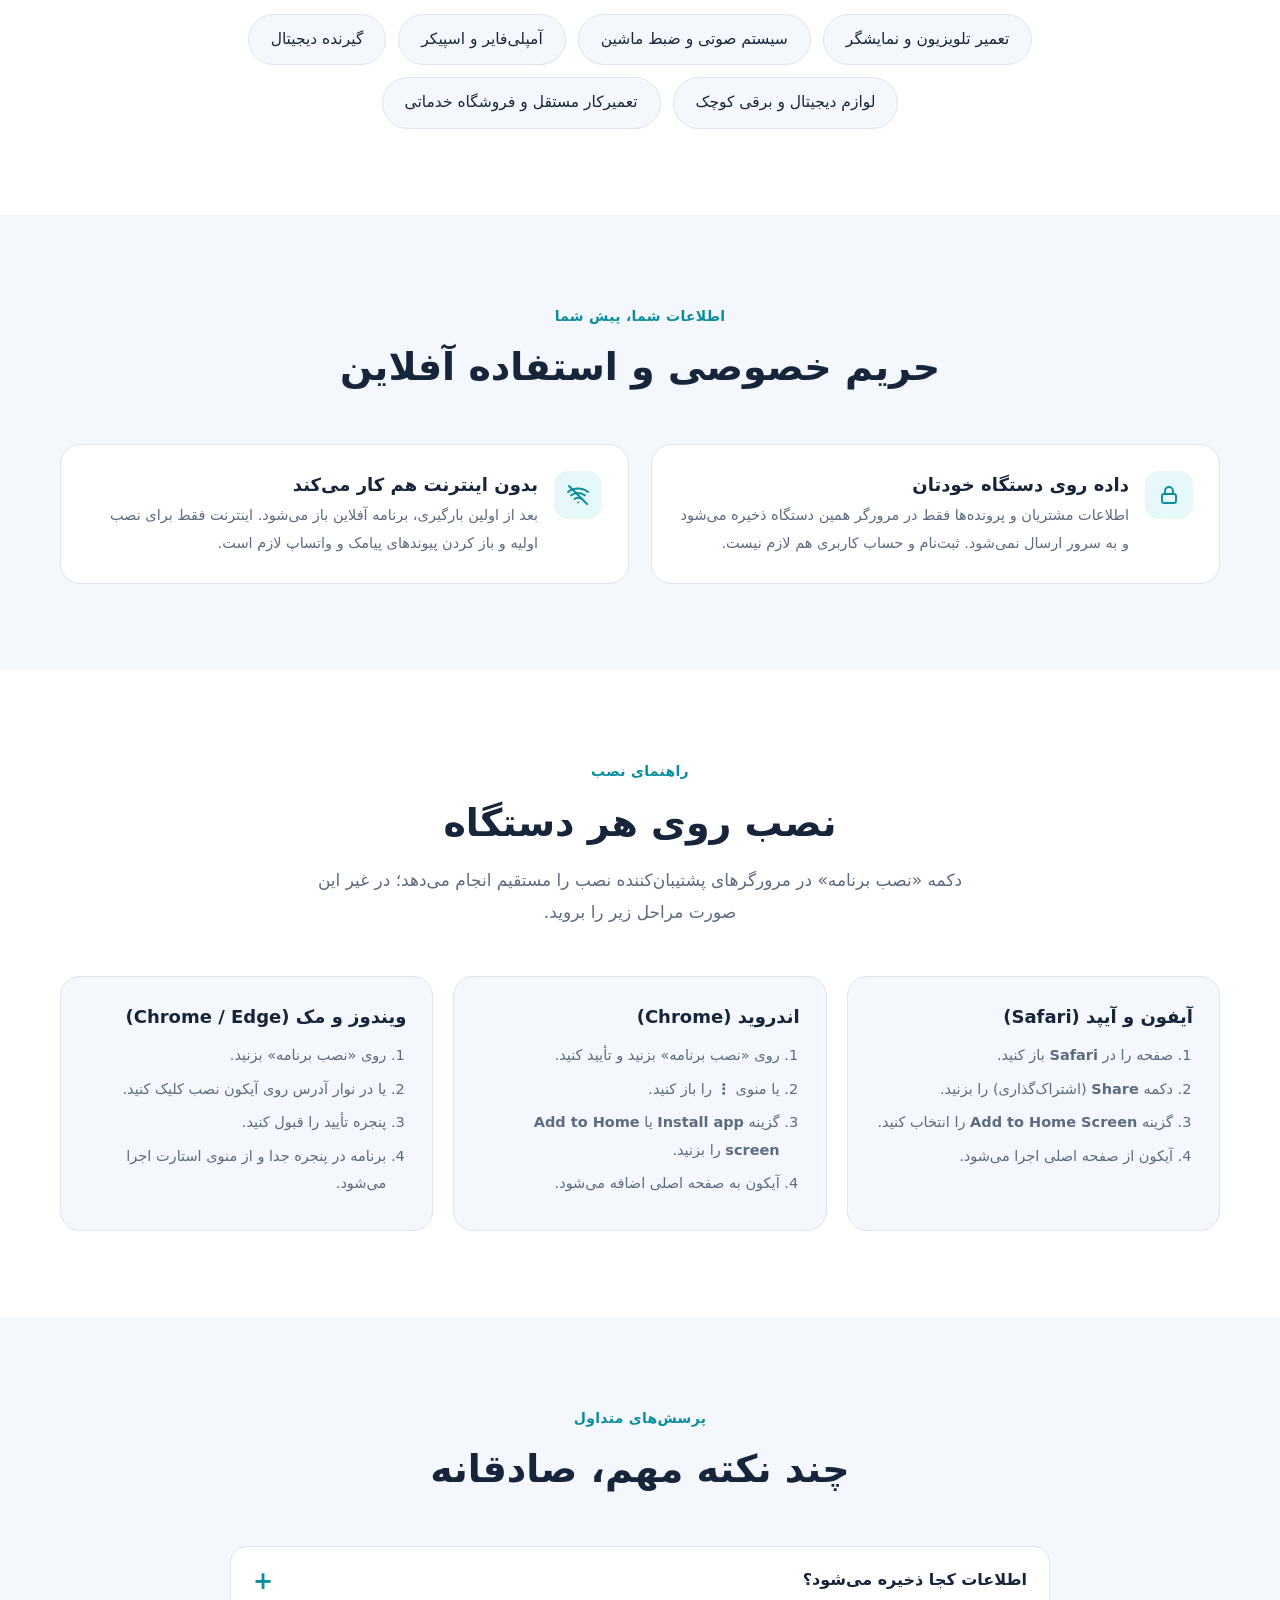
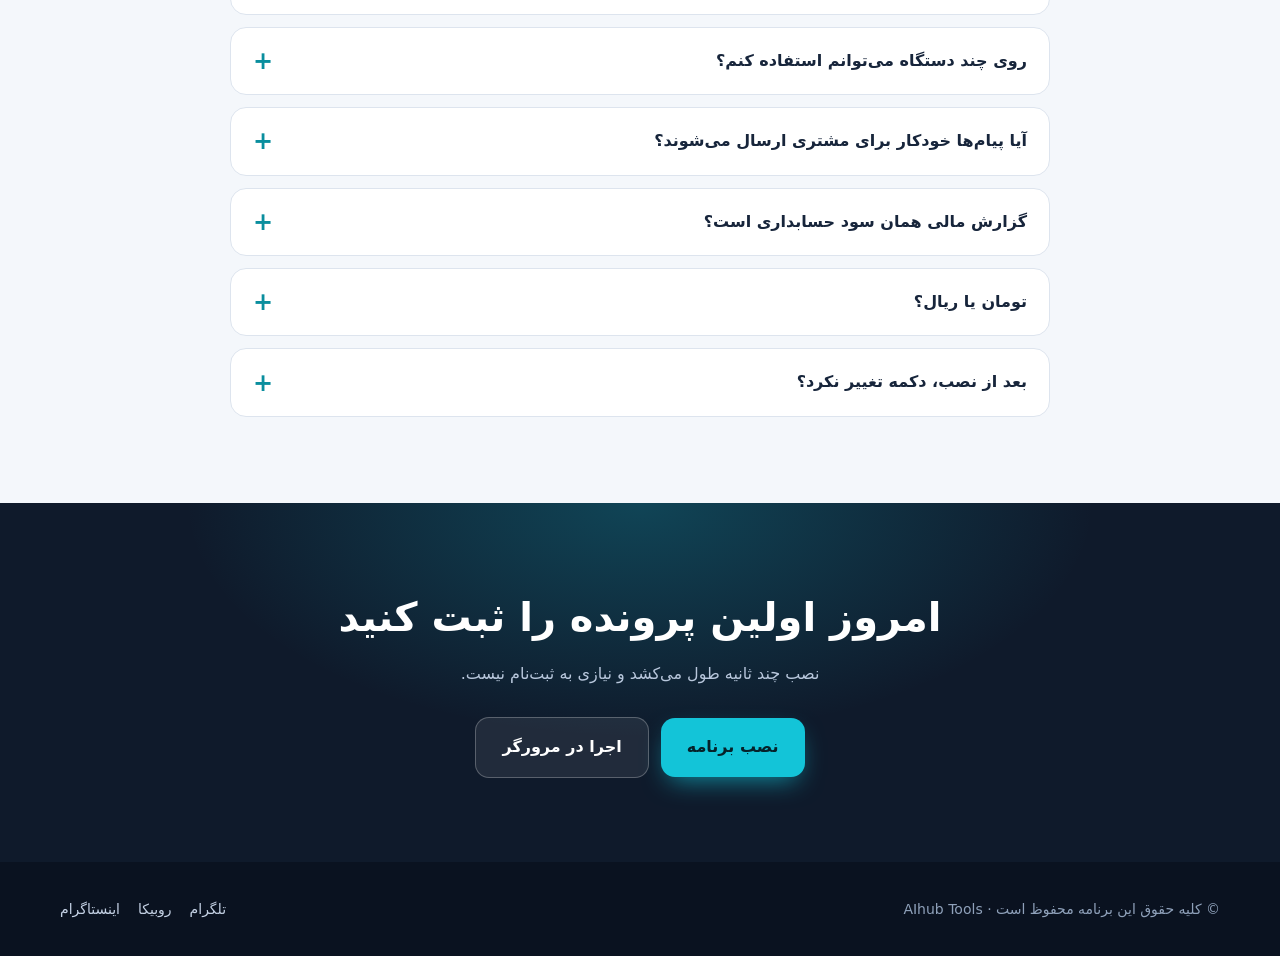
==== commit de1a6004: "Update Repair Desk" ====
--- a/index.html
+++ b/index.html
@@ -3,11 +3,11 @@
 <head>
 <meta charset="utf-8">
 <meta name="viewport" content="width=device-width,initial-scale=1,viewport-fit=cover">
-<title>AIhub Repair Desk | نرم‌افزار مدیریت تعمیرگاه</title>
+<title>Repair Desk | نرم‌افزار مدیریت تعمیرگاه</title>
 <meta name="description" content="پذیرش دستگاه، پرونده تعمیر، فاکتور، پرداخت‌ها و دفتر درآمد و هزینه تعمیرگاه؛ فارسی، آفلاین و قابل نصب روی موبایل و کامپیوتر.">
 <meta name="theme-color" content="#17253B">
 <meta property="og:type" content="website">
-<meta property="og:title" content="AIhub Repair Desk | نرم‌افزار مدیریت تعمیرگاه">
+<meta property="og:title" content="Repair Desk | نرم‌افزار مدیریت تعمیرگاه">
 <meta property="og:description" content="از پذیرش دستگاه تا فاکتور و دفتر درآمد؛ همه در یک برنامه فارسی و آفلاین.">
 <meta property="og:image" content="assets/shot-dashboard.webp">
 <link rel="manifest" href="manifest.webmanifest">
@@ -157,7 +157,7 @@
 
 <header class="top">
   <div class="wrap">
-    <a class="brand" href="#top"><img src="icon-192.png" alt="" width="38" height="38"><span>Repair Desk<small>AIhub Tools</small></span></a>
+    <a class="brand" href="#top"><img src="icon-192.png" alt="" width="38" height="38"><span>Repair Desk</span></a>
     <nav class="links" aria-label="بخش‌های صفحه"><a href="#features">قابلیت‌ها</a><a href="#showcase">تصاویر برنامه</a><a href="#how">نحوه کار</a><a href="#guide">راهنمای نصب</a><a href="#faq">پرسش‌ها</a></nav>
     <a class="btn btn-primary btn-sm" href="app.html" data-install><span data-install-label>نصب برنامه</span></a>
   </div>
